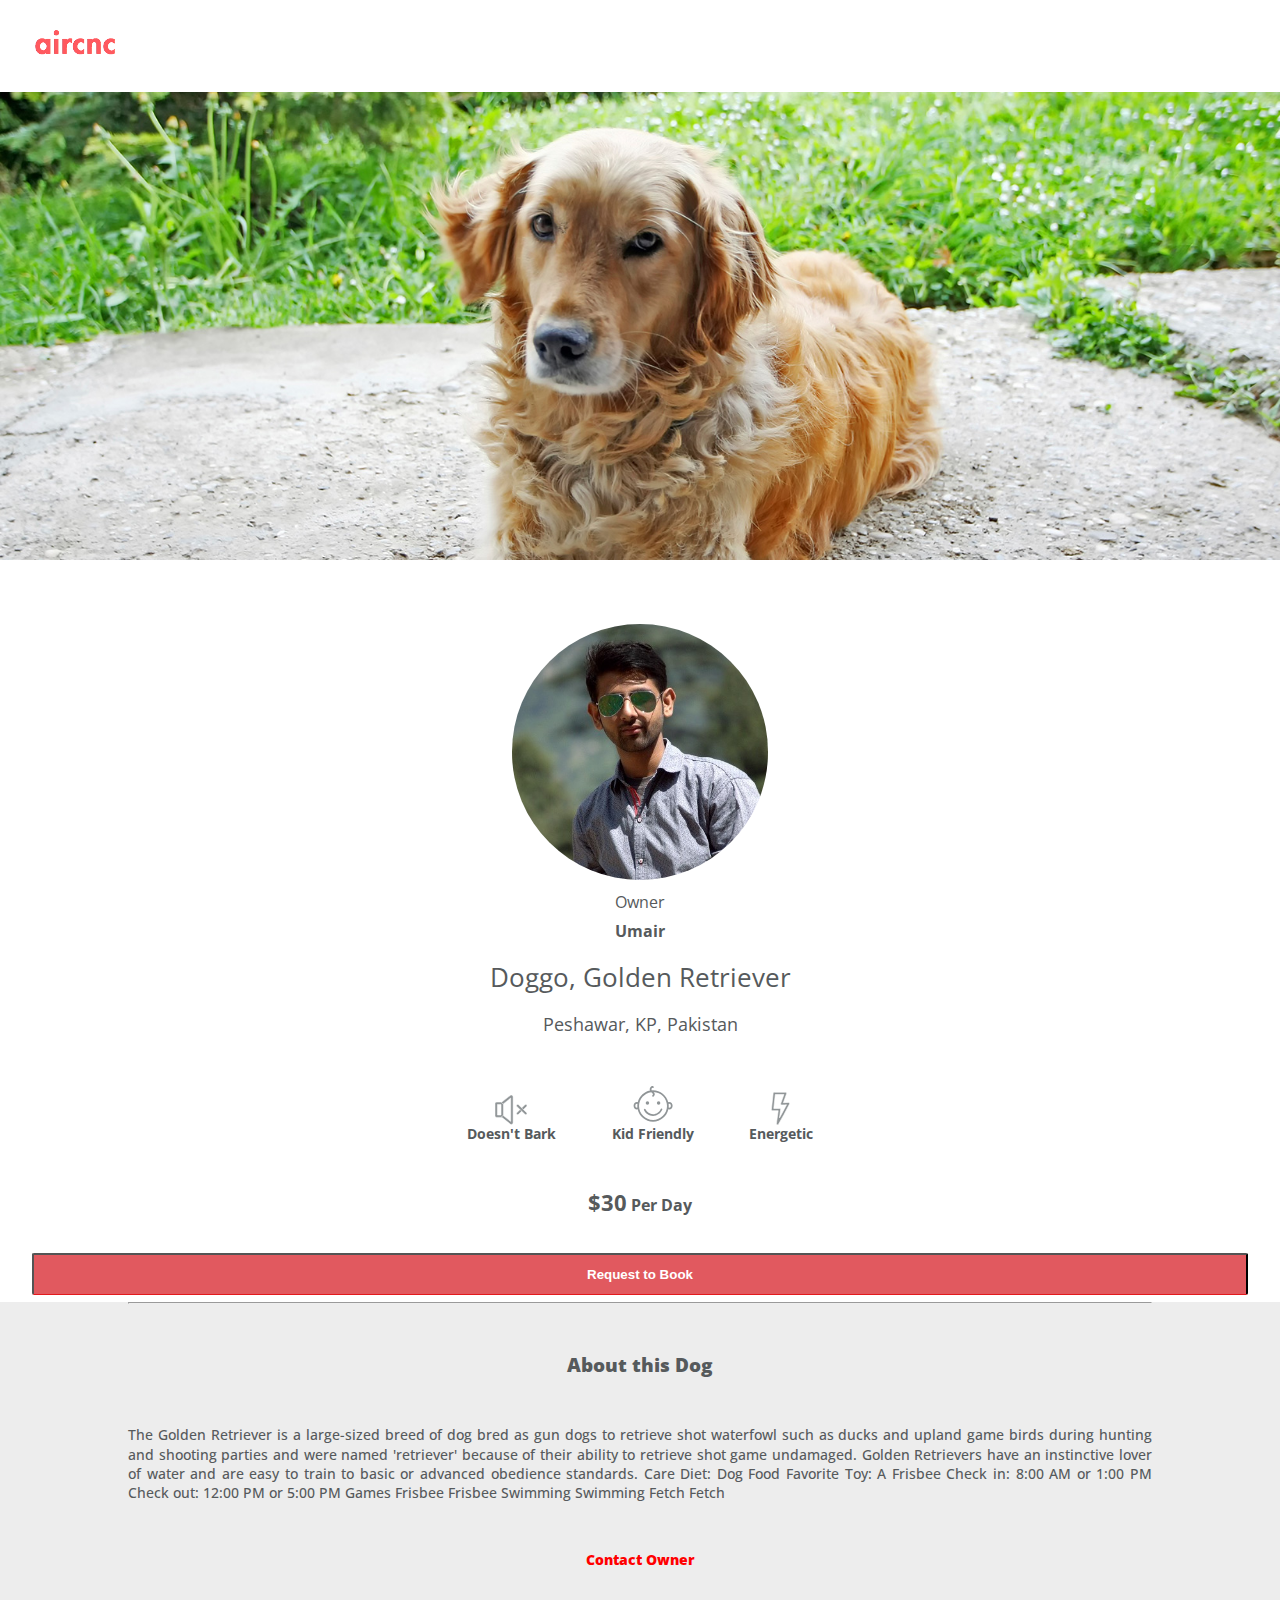
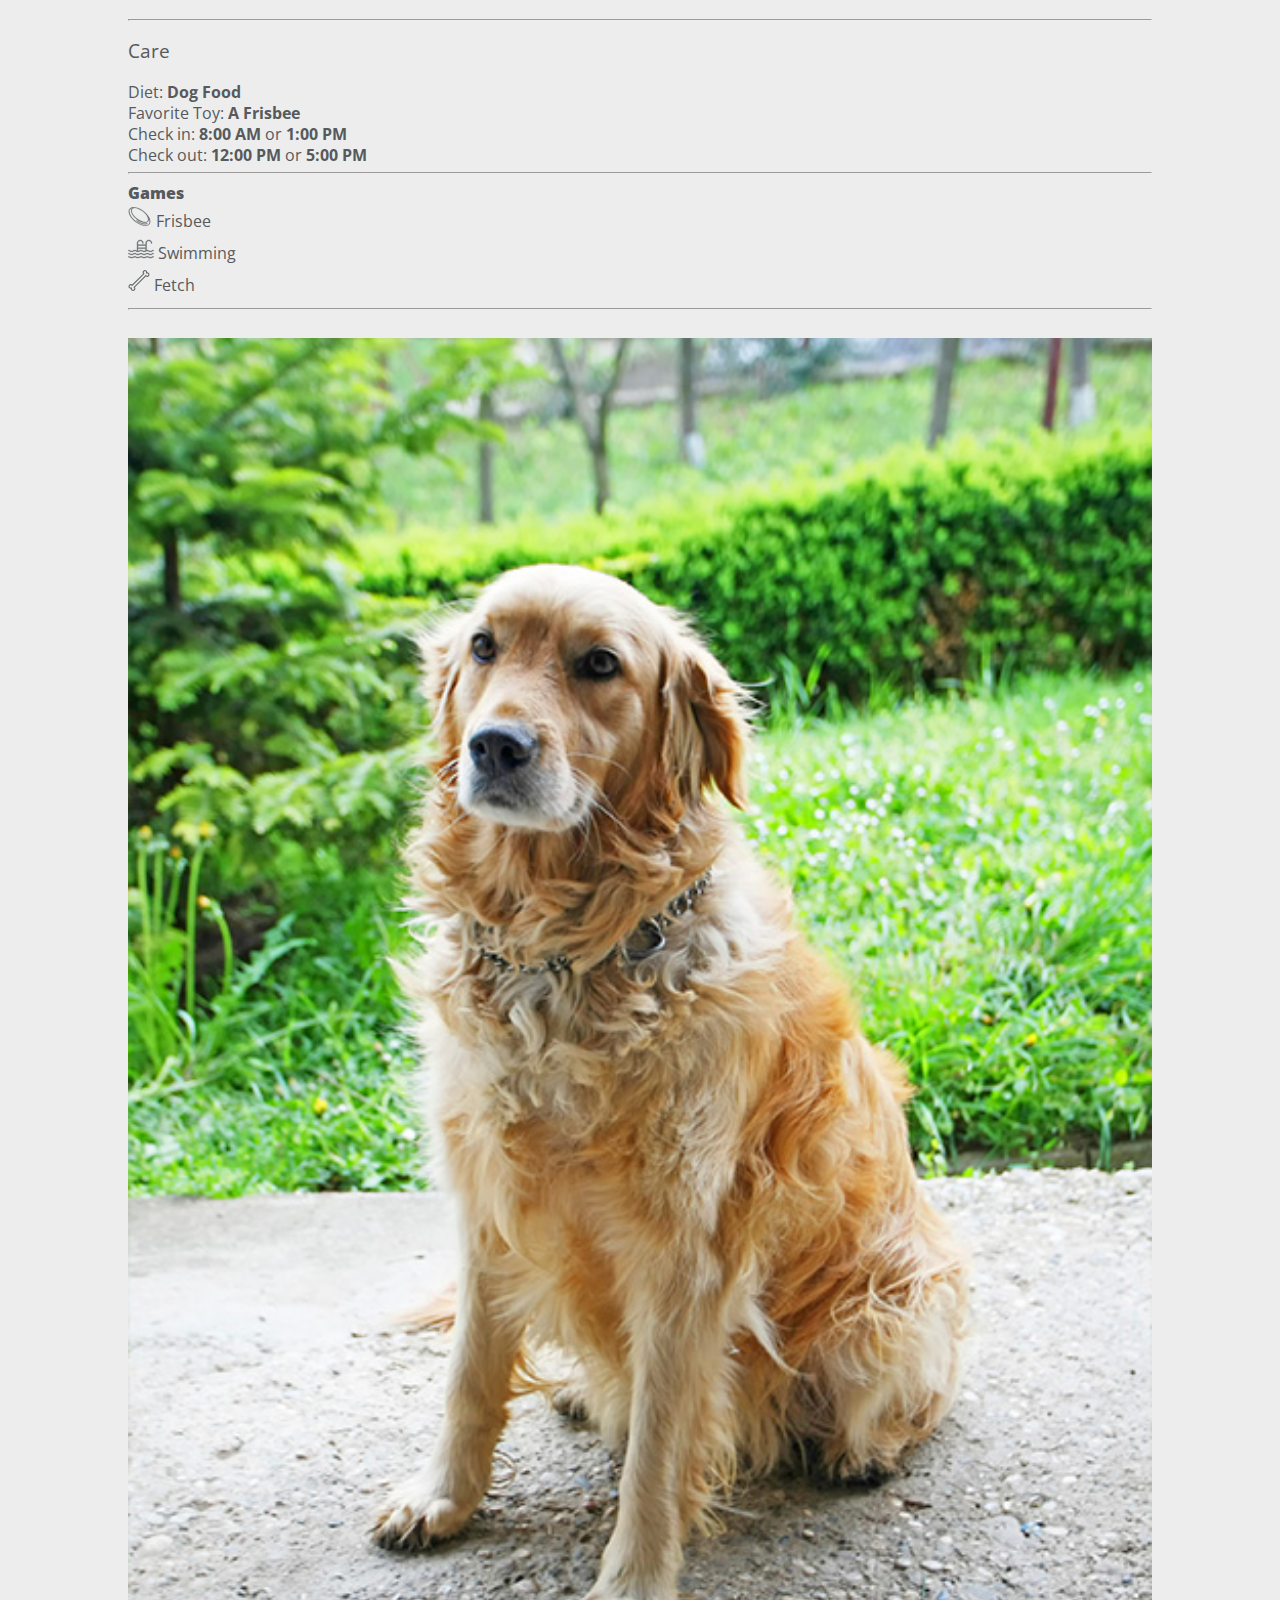
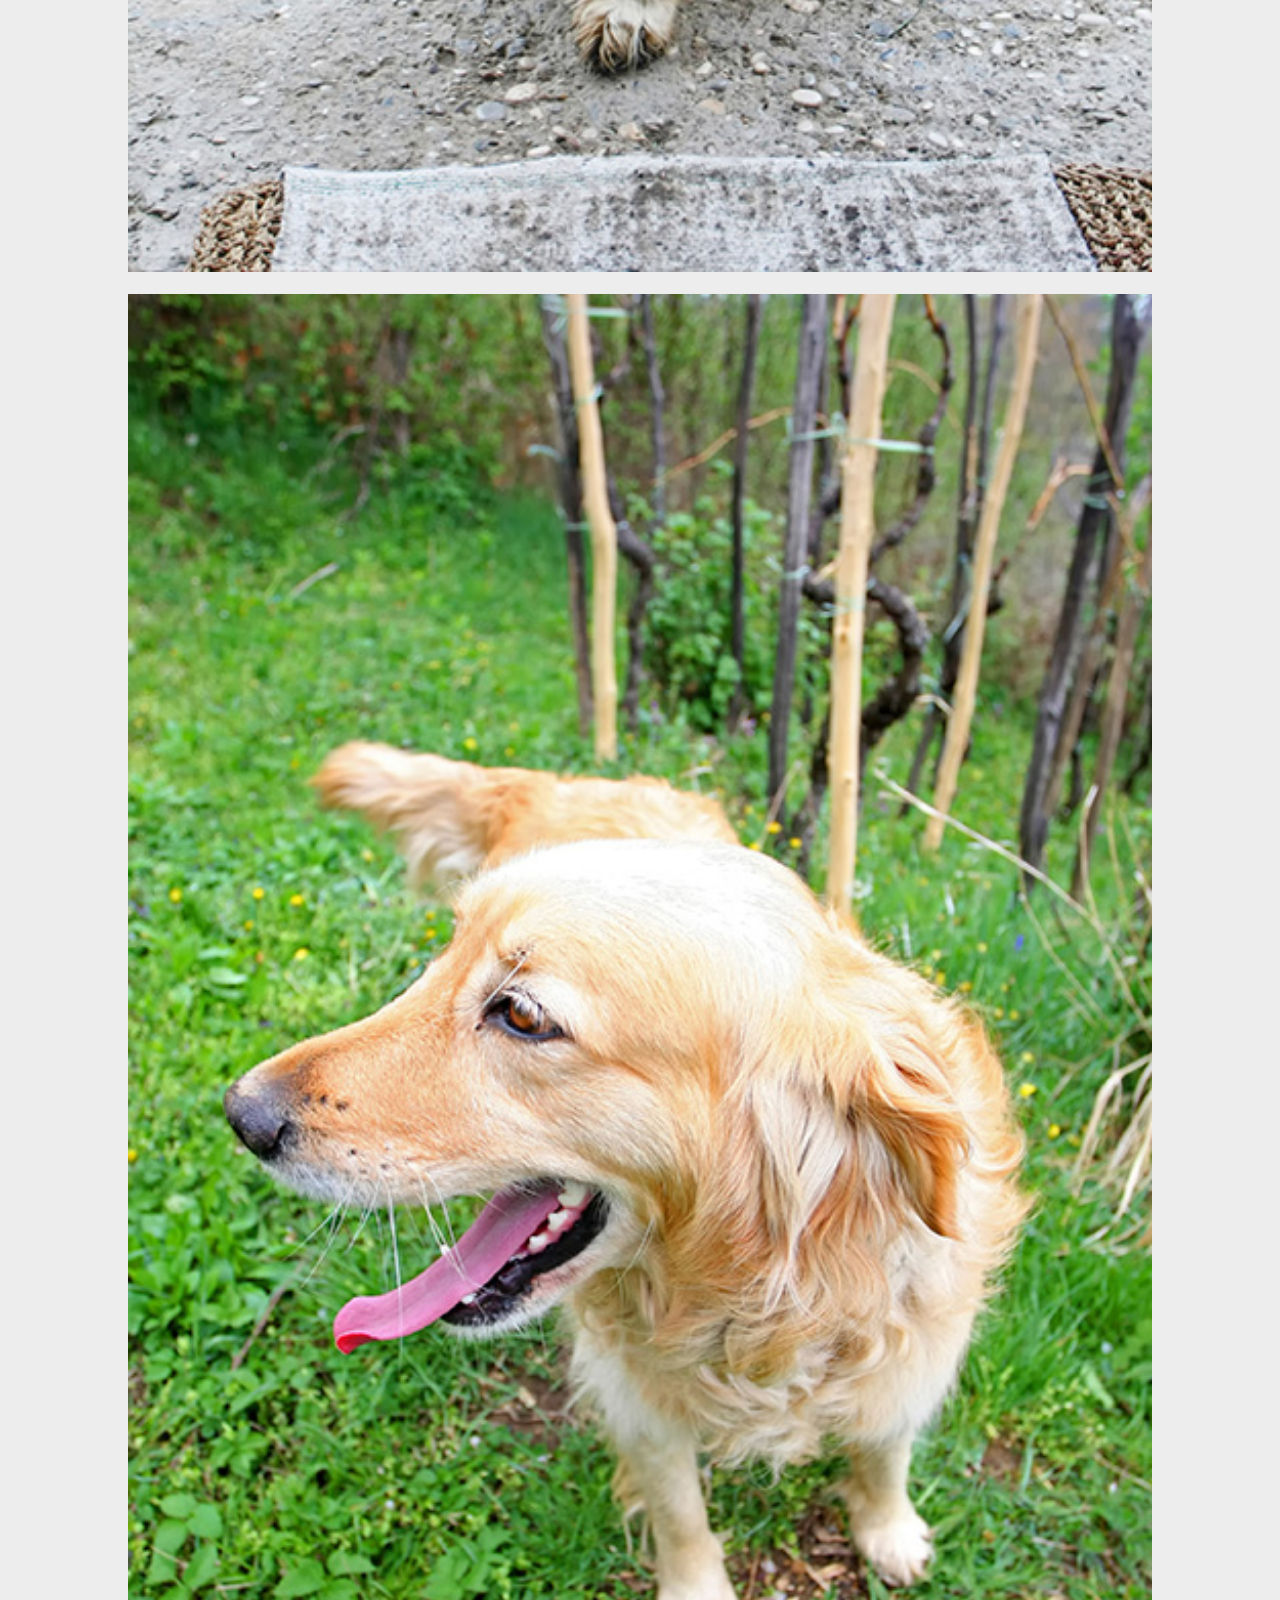
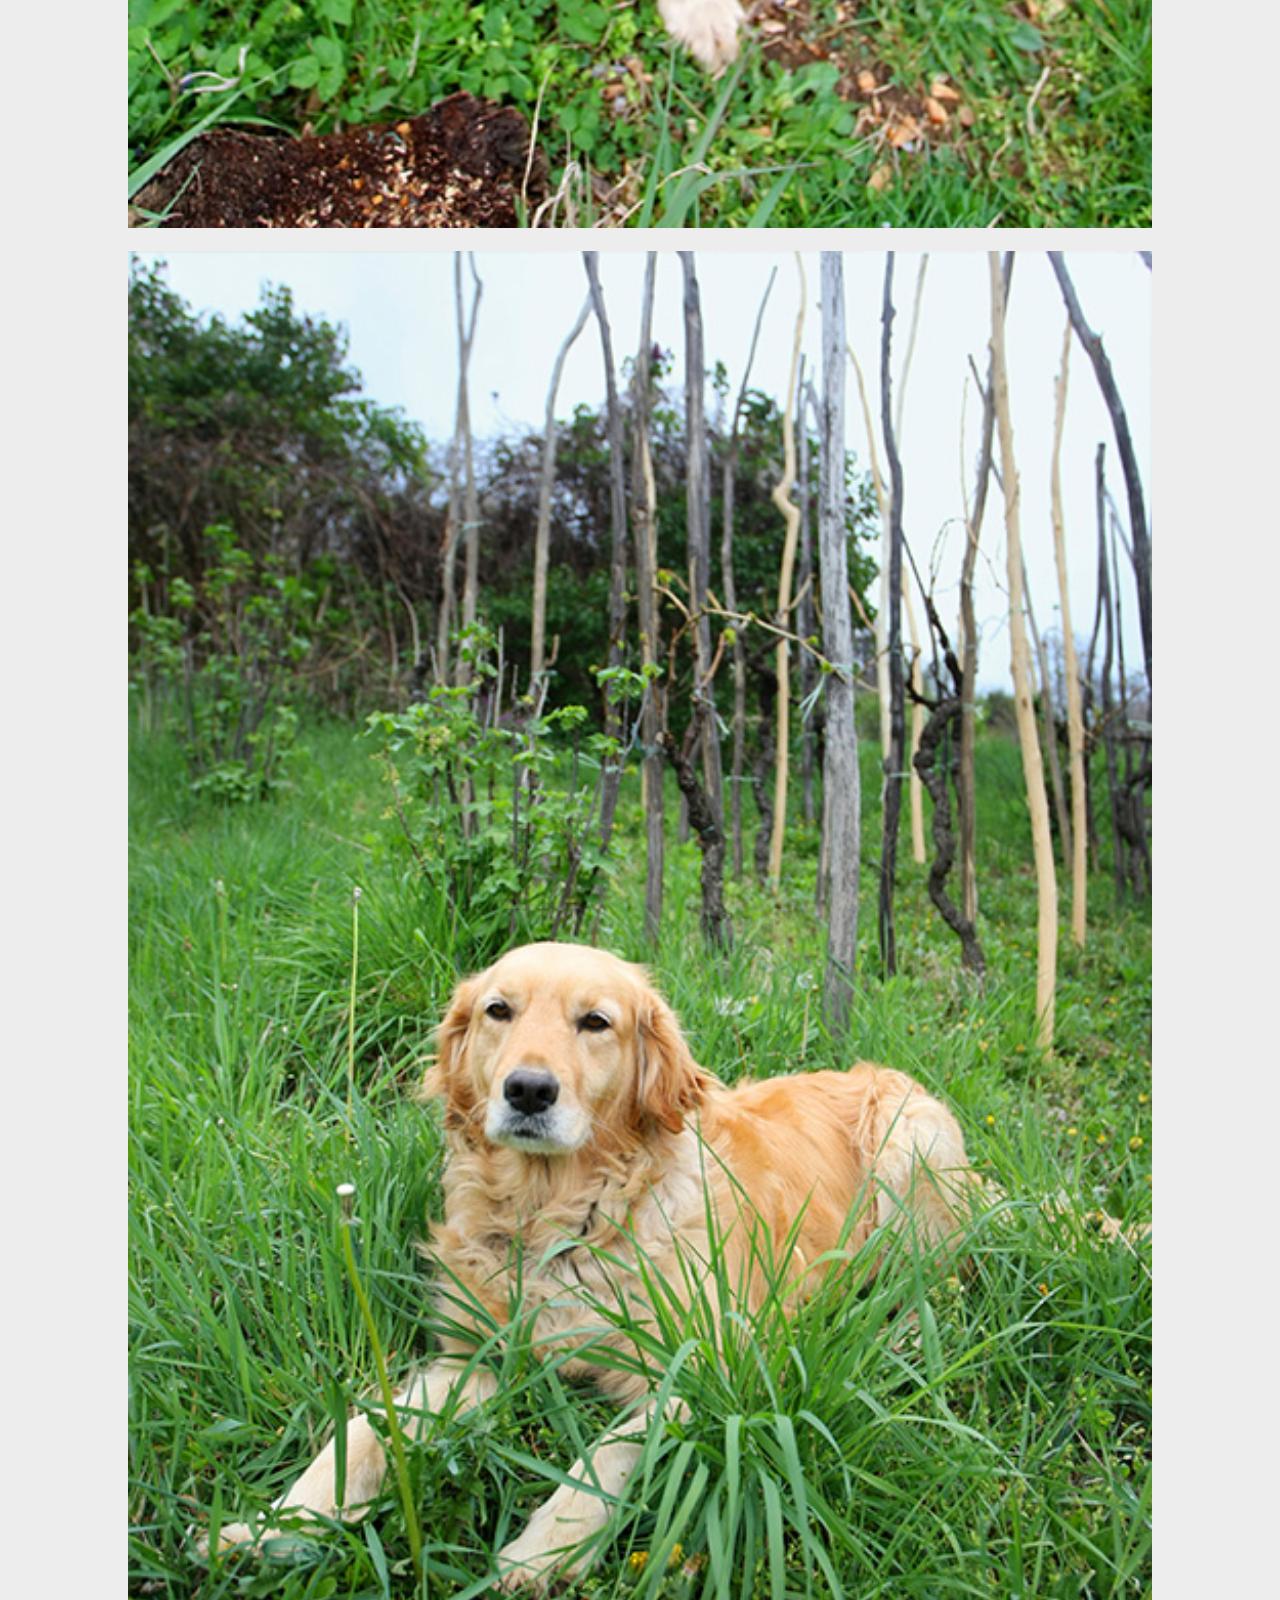
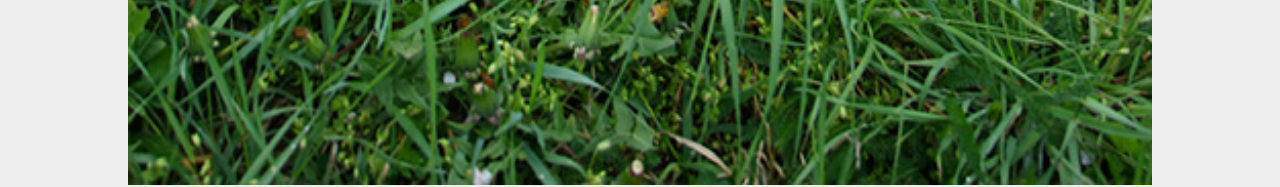
==== OneMonth/Responsiveness/Week 2/index.html @ f7fd9f5c "completed mobile view" ====
<!DOCTYPE html>
<html lang="en">

<head>
    <title>AirCnC</title>
    <meta charset="UTF-8">
    <meta name="viewport" content="width=device-width, initial-scale=1.0">
    <link href='https://fonts.googleapis.com/css?family=Open+Sans:400,700,600' rel='stylesheet' type='text/css'>
    <link rel="stylesheet" href="style/reset.css">
    <link rel="stylesheet" href="style/spaces.css">
    <link rel="stylesheet" href="style/master.css">
</head>

<body>
    <header>
        <img src="assets/images/logo.png" alt="AirCnC Logo" class="logo">
        <img src="assets/images/dog-hero-image.png" alt="Random Dog lol" class="hero-image">
    </header>
    <section class="white">
        <section class="profile mt-5">
            <img src="assets/images/Portrait.jpg" alt="Owner of the Dog" class="owner-image">
            <h6 class="title mt-1 mb-1">Owner</h6>
            <h6 class="owner-name mb-2"><strong>Umair</strong></h6>
            <h2 class="pet-name mb-1">Doggo, Golden Retriever</h2>
            <h3 class="pet-location mt-2">Peshawar, KP, Pakistan</h3>
        </section>
        <section class="qualities mt-4 mb-4">
            <span class="quality ml-2 mr-2">
                <img src="assets/icons/mute.svg" alt="Mute">
                <p><strong>Doesn't Bark</strong></p>
            </span>
            <span class="quality ml-2 mr-2">
                <img src="assets/icons/baby.svg" alt="Baby">
                <p><strong>Kid Friendly</strong></p>
            </span>
            <span class="quality ml-2 mr-2">
                <img src="assets/icons/lightning.svg" alt="Lightning">
                <p><strong>Energetic</strong></p>
            </span>
        </section>
        <section class="booking">
            <div class="price mb-3">
                <p><strong><big>$30</big> Per Day</strong></p>
            </div>
            <button class="button">
                Request to Book
            </button>
        </section>
    </section>
    <section class="gray">
        <hr>
        <div class="mt-5 about-pet">
            <h3 class="mb-5 mt-5">About this Dog</h3>
            <p class="details">The Golden Retriever is a large-sized breed of dog bred as gun dogs to retrieve shot
                waterfowl such as
                ducks and upland game birds during hunting and shooting parties and were named 'retriever' because of
                their ability to retrieve shot game undamaged. Golden Retrievers have an instinctive lover of water and
                are easy to train to basic or advanced obedience standards. Care Diet: Dog Food Favorite Toy: A Frisbee
                Check in: 8:00 AM or 1:00 PM Check out: 12:00 PM or 5:00 PM Games Frisbee Frisbee Swimming Swimming
                Fetch Fetch </p>
            <h4 class="mt-5 mb-5"><a href="#">Contact Owner</a></h4>
        </div>
        <hr>
        <div class="specifications mt-2">
            <h5 class="mb-2">Care</h5>
            <p>Diet: <strong>Dog Food</strong></p>
            <p>Favorite Toy: <strong>A Frisbee</strong></p>
            <p>Check in: <strong>8:00 AM</strong> or <strong>1:00 PM</strong></p>
            <p>Check out: <strong>12:00 PM</strong> or <strong>5:00 PM</strong></p>
        </div>
        <hr>
        <div class="entertainment">
            <h5>Games</h5>
            <span class="game"><img src="assets/icons/frisbee.svg" alt="A Frisbee">
                <p>Frisbee</p>
            </span>
            <span class="game"><img src="assets/icons/pool.svg" alt="A Pool">
                <p>Swimming</p>
            </span>
            <span class="game"><img src="assets/icons/bone.svg" alt="A Bone">
                <p>Fetch</p>
            </span>
        </div>
        <hr>
        <img src="assets/images/dog-1.jpg" alt="More Images" class="more-images mt-2">
        <img src="assets/images/dog-2.jpg" alt="More Images" class="more-images mt-2">
        <img src="assets/images/dog-3.jpg" alt="More Images" class="more-images mt-2">
    </section>
</body>

</html>
---- OneMonth/Responsiveness/Week 2/style/spaces.css ----
/*
    *Margins
*/

/* top */

.mt-1 {
    margin-top: 1%;
}

.mt-2 {
    margin-top: 2%;
}

.mt-3 {
    margin-top: 3%;
}

.mt-4 {
    margin-top: 4%;
}

.mt-5 {
    margin-top: 5%;
}

/* left */

.ml-1 {
    margin-left: 1%;
}

.ml-2 {
    margin-left: 2%;
}

.ml-3 {
    margin-left: 3%;
}

.ml-4 {
    margin-left: 4%;
}

.ml-5 {
    margin-left: 5%;
}

/* bottom */

.mb-1 {
    margin-bottom: 1%;
}

.mb-2 {
    margin-bottom: 2%;
}

.mb-3 {
    margin-bottom: 3%;
}

.mb-4 {
    margin-bottom: 4%;
}

.mb-5 {
    margin-bottom: 5%;
}

/* right */

.mr-1 {
    margin-right: 1%;
}

.mr-2 {
    margin-right: 2%;
}

.mr-3 {
    margin-right: 3%;
}

.mr-4 {
    margin-right: 4%;
}

.mr-5 {
    margin-right: 5%;
}


/*
    *Paddings
*/

/* top */

.pt-1 {
    padding-top: 1%;
}

.pt-2 {
    padding-top: 2%;
}

.pt-3 {
    padding-top: 3%;
}

.pt-4 {
    padding-top: 4%;
}

.pt-5 {
    padding-top: 5%;
}

/* left */

.pl-1 {
    padding-left: 1%;
}

.pl-2 {
    padding-left: 2%;
}

.pl-3 {
    padding-left: 3%;
}

.pl-4 {
    padding-left: 4%;
}

.pl-5 {
    padding-left: 5%;
}

/* bottom */

.pb-1 {
    padding-bottom: 1%;
}

.pb-2 {
    padding-bottom: 2%;
}

.pb-3 {
    padding-bottom: 3%;
}

.pb-4 {
    padding-bottom: 4%;
}

.pb-5 {
    padding-bottom: 5%;
}

/* right */

.pr-1 {
    padding-right: 1%;
}

.pr-2 {
    padding-right: 2%;
}

.pr-3 {
    padding-right: 3%;
}

.pr-4 {
    padding-right: 4%;
}

.pr-5 {
    padding-right: 5%;
}
---- OneMonth/Responsiveness/Week 2/style/master.css ----
/*
    *General Style
*/

* {
    -moz-box-sizing: border-box;
    -webkit-box-sizing: border-box;
    box-sizing: border-box;
}

body {
    margin: 0;
    background-color: white;
    font-family: 'Open Sans', Arial, Helvetica, sans-serif;
    font-size: 0.875rem;
    color: rgb(86, 90, 92);
    width: 100%;
}

a {
    text-decoration: none;
    color: inherit;
}

strong {
    font-weight: 700;
}

/*
    *Header Style
*/

header .logo {
    display: block;
    margin: 1rem 0 1rem 1rem;
}

header .hero-image {
    width: 100%;
    display: block;
}

/*
    * Don't know about this one
*/

.clearfix:after {
    content: "";
    display: table;
    text-decoration: none;
}

/*
    *Section Styles
*/
.white {
    background-color: white;
}

.gray {
    background-color: #7772;
    /* width: 80%; */
    padding: 0 10% 0 10%;
}

/*
    *Owner Profile Styles
*/

.profile {
    text-align: center;
}

.profile .owner-image {
    width: 20%;
    border-radius: 100%;
}

.profile .title,
.profile .owner-name {
    font-size: 1rem;
}

/*
    *Pet Styles
*/

.profile .pet-name {
    font-size: 1.6rem;
}

.profile .pet-location {
    font-size: 1.1rem;
}

.qualities {
    text-align: center;
    display: block;
}

.qualities .quality {
    display: inline-block;
}

.booking {
    text-align: center;
}

.booking .price {
    font-size: 1rem;
    font-weight: bold;
}

.booking .price big {
    font-size: 1.4rem;
}

.button {
    background-color: rgb(225, 89, 95);
    color: white;
    text-decoration: none;
    font-weight: 800;
    display: block;
    padding: 0.75rem 5rem;
    border-bottom: 1px solid rgb(227, 25, 29);
    border-radius: 2px;
    width: 95%;
    margin: 0 auto;
}

/*
    *Details
*/

.about-pet {
    text-align: center;
}

.about-pet h3 {
    font-weight: 900;
    font-size: 1.2rem;
}

.about-pet .details {
    text-align: justify;
    line-height: 1.2rem;
    font-weight: 500;
}

.about-pet h4 {
    color: red;
    font-weight: 800;
}

.gray .specifications {
    line-height: 1.3rem;
}

.gray .specifications h5 {
    font-size: 1.2rem;
}

.gray .specifications p {
    font-size: 1rem;
}

.gray .entertainment {
    line-height: 1.5rem;
    font-size: 1rem;
}

.gray .entertainment h5 {
    font-weight: 800;
}

.gray .entertainment .game {
    display: block;
}

.gray .entertainment .game p {
    display: inline;
    line-height: 2rem;
}

.gray .more-images {
    width: 100%;
}
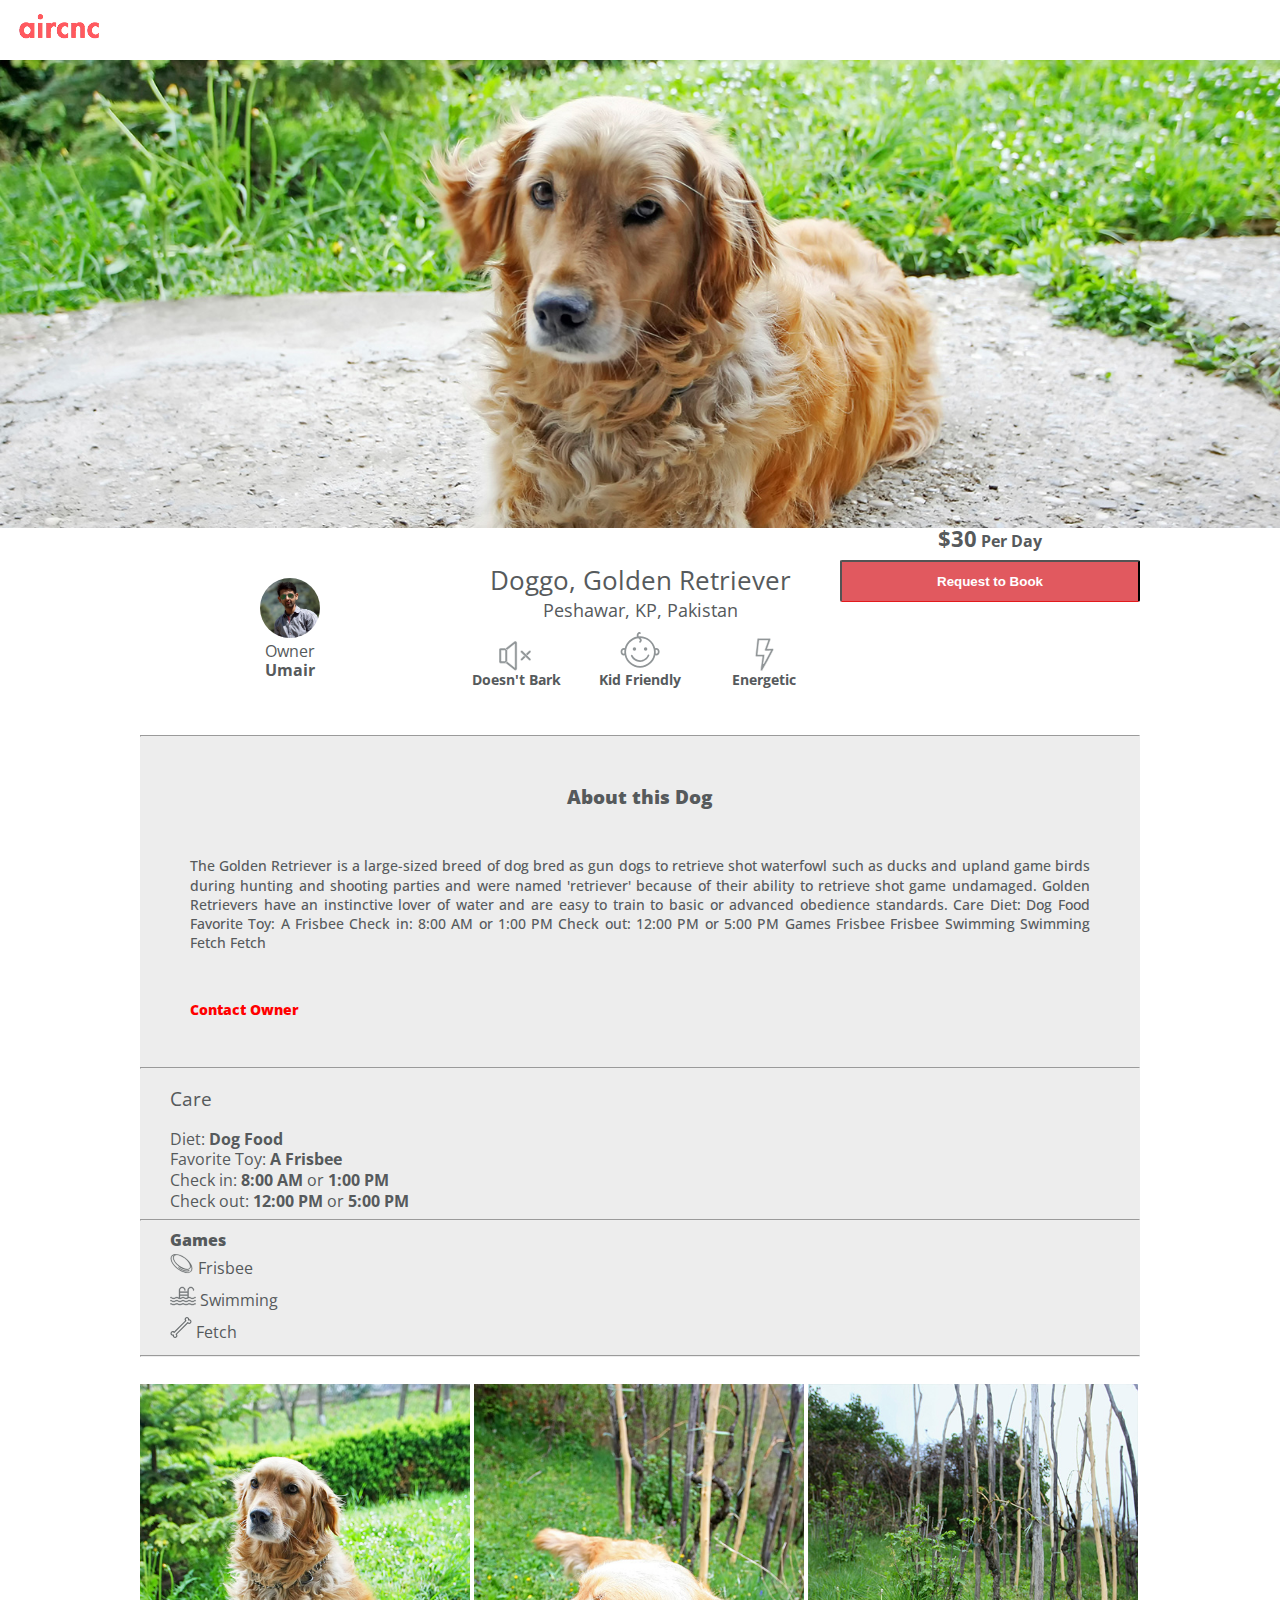
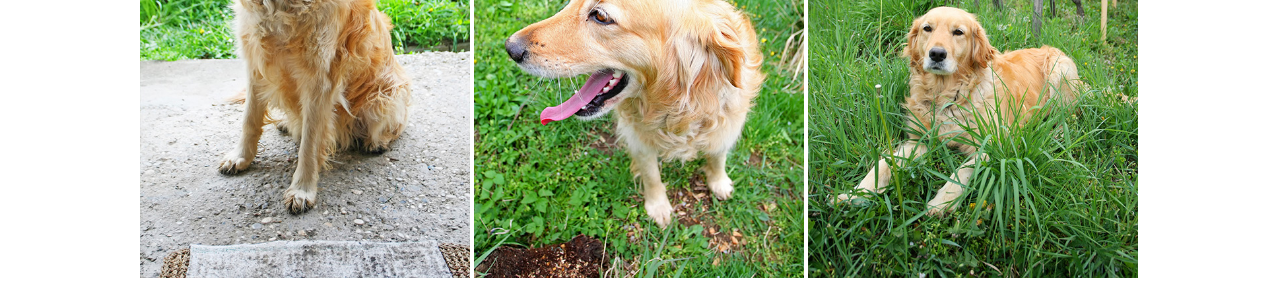
==== commit 47f47989: "developed desktop view" ====
--- a/OneMonth/Responsiveness/Week 2/index.html
+++ b/OneMonth/Responsiveness/Week 2/index.html
@@ -9,6 +9,7 @@
     <link rel="stylesheet" href="style/reset.css">
     <link rel="stylesheet" href="style/spaces.css">
     <link rel="stylesheet" href="style/master.css">
+    <link rel="stylesheet" media="(min-width: 1060px)" href="style/large-master.css">
 </head>
 
 <body>
@@ -16,76 +17,84 @@
         <img src="assets/images/logo.png" alt="AirCnC Logo" class="logo">
         <img src="assets/images/dog-hero-image.png" alt="Random Dog lol" class="hero-image">
     </header>
-    <section class="white">
-        <section class="profile mt-5">
-            <img src="assets/images/Portrait.jpg" alt="Owner of the Dog" class="owner-image">
-            <h6 class="title mt-1 mb-1">Owner</h6>
-            <h6 class="owner-name mb-2"><strong>Umair</strong></h6>
-            <h2 class="pet-name mb-1">Doggo, Golden Retriever</h2>
-            <h3 class="pet-location mt-2">Peshawar, KP, Pakistan</h3>
+    <div class="container">
+        <section class="white clearfix">
+            <section class="profile mt-5 float-left">
+                <img src="assets/images/Portrait.jpg" alt="Owner of the Dog" class="owner-image">
+                <h6 class="title mt-1 mb-1">Owner</h6>
+                <h6 class="owner-name mb-2"><strong>Umair</strong></h6>
+            </section>
+            <section class="pet-details float-left mt-4 mb-4">
+                <h2 class="pet-name mb-1">Doggo, Golden Retriever</h2>
+                <h3 class="pet-location mt-2">Peshawar, KP, Pakistan</h3>
+                <span class="quality mt-3">
+                    <img src="assets/icons/mute.svg" alt="Mute">
+                    <p><strong>Doesn't Bark</strong></p>
+                </span>
+                <span class="quality mt-3">
+                    <img src="assets/icons/baby.svg" alt="Baby">
+                    <p><strong>Kid Friendly</strong></p>
+                </span>
+                <span class="quality mt-3">
+                    <img src="assets/icons/lightning.svg" alt="Lightning">
+                    <p><strong>Energetic</strong></p>
+                </span>
+            </section>
+            <section class="booking float-left">
+                <div class="price mb-3">
+                    <p><strong><big>$30</big> Per Day</strong></p>
+                </div>
+                <button class="button">
+                    Request to Book
+                </button>
+            </section>
         </section>
-        <section class="qualities mt-4 mb-4">
-            <span class="quality ml-2 mr-2">
-                <img src="assets/icons/mute.svg" alt="Mute">
-                <p><strong>Doesn't Bark</strong></p>
-            </span>
-            <span class="quality ml-2 mr-2">
-                <img src="assets/icons/baby.svg" alt="Baby">
-                <p><strong>Kid Friendly</strong></p>
-            </span>
-            <span class="quality ml-2 mr-2">
-                <img src="assets/icons/lightning.svg" alt="Lightning">
-                <p><strong>Energetic</strong></p>
-            </span>
+        <section class="gray">
+            <hr>
+            <div class="mt-5 about-pet">
+                <h3 class="mb-5 mt-5">About this Dog</h3>
+                <p class="details pl-5 pr-5">The Golden Retriever is a large-sized breed of dog bred as gun dogs to
+                    retrieve shot
+                    waterfowl such as
+                    ducks and upland game birds during hunting and shooting parties and were named 'retriever' because
+                    of
+                    their ability to retrieve shot game undamaged. Golden Retrievers have an instinctive lover of water
+                    and
+                    are easy to train to basic or advanced obedience standards. Care Diet: Dog Food Favorite Toy: A
+                    Frisbee
+                    Check in: 8:00 AM or 1:00 PM Check out: 12:00 PM or 5:00 PM Games Frisbee Frisbee Swimming Swimming
+                    Fetch Fetch </p>
+                <h4 class="mt-5 mb-5 pl-5 contact"><a href="#">Contact Owner</a></h4>
+            </div>
+            <hr>
+            <div class="specifications mt-2 pl-3">
+                <h5 class="mb-2">Care</h5>
+                <p>Diet: <strong>Dog Food</strong></p>
+                <p>Favorite Toy: <strong>A Frisbee</strong></p>
+                <p>Check in: <strong>8:00 AM</strong> or <strong>1:00 PM</strong></p>
+                <p>Check out: <strong>12:00 PM</strong> or <strong>5:00 PM</strong></p>
+            </div>
+            <hr>
+            <div class="entertainment pl-3">
+                <h5>Games</h5>
+                <span class="game"><img src="assets/icons/frisbee.svg" alt="A Frisbee">
+                    <p>Frisbee</p>
+                </span>
+                <span class="game"><img src="assets/icons/pool.svg" alt="A Pool">
+                    <p>Swimming</p>
+                </span>
+                <span class="game"><img src="assets/icons/bone.svg" alt="A Bone">
+                    <p>Fetch</p>
+                </span>
+            </div>
+            <hr>
+            <div class="gallery float-left">
+                <img src="assets/images/dog-1.jpg" alt="More Images" class="more-images mt-2">
+                <img src="assets/images/dog-2.jpg" alt="More Images" class="more-images mt-2">
+                <img src="assets/images/dog-3.jpg" alt="More Images" class="more-images mt-2">
+            </div>
         </section>
-        <section class="booking">
-            <div class="price mb-3">
-                <p><strong><big>$30</big> Per Day</strong></p>
-            </div>
-            <button class="button">
-                Request to Book
-            </button>
-        </section>
-    </section>
-    <section class="gray">
-        <hr>
-        <div class="mt-5 about-pet">
-            <h3 class="mb-5 mt-5">About this Dog</h3>
-            <p class="details">The Golden Retriever is a large-sized breed of dog bred as gun dogs to retrieve shot
-                waterfowl such as
-                ducks and upland game birds during hunting and shooting parties and were named 'retriever' because of
-                their ability to retrieve shot game undamaged. Golden Retrievers have an instinctive lover of water and
-                are easy to train to basic or advanced obedience standards. Care Diet: Dog Food Favorite Toy: A Frisbee
-                Check in: 8:00 AM or 1:00 PM Check out: 12:00 PM or 5:00 PM Games Frisbee Frisbee Swimming Swimming
-                Fetch Fetch </p>
-            <h4 class="mt-5 mb-5"><a href="#">Contact Owner</a></h4>
-        </div>
-        <hr>
-        <div class="specifications mt-2">
-            <h5 class="mb-2">Care</h5>
-            <p>Diet: <strong>Dog Food</strong></p>
-            <p>Favorite Toy: <strong>A Frisbee</strong></p>
-            <p>Check in: <strong>8:00 AM</strong> or <strong>1:00 PM</strong></p>
-            <p>Check out: <strong>12:00 PM</strong> or <strong>5:00 PM</strong></p>
-        </div>
-        <hr>
-        <div class="entertainment">
-            <h5>Games</h5>
-            <span class="game"><img src="assets/icons/frisbee.svg" alt="A Frisbee">
-                <p>Frisbee</p>
-            </span>
-            <span class="game"><img src="assets/icons/pool.svg" alt="A Pool">
-                <p>Swimming</p>
-            </span>
-            <span class="game"><img src="assets/icons/bone.svg" alt="A Bone">
-                <p>Fetch</p>
-            </span>
-        </div>
-        <hr>
-        <img src="assets/images/dog-1.jpg" alt="More Images" class="more-images mt-2">
-        <img src="assets/images/dog-2.jpg" alt="More Images" class="more-images mt-2">
-        <img src="assets/images/dog-3.jpg" alt="More Images" class="more-images mt-2">
-    </section>
+    </div>
 </body>
 
 </html>--- a/OneMonth/Responsiveness/Week 2/style/master.css
+++ b/OneMonth/Responsiveness/Week 2/style/master.css
@@ -32,7 +32,6 @@
 
 header .logo {
     display: block;
-    margin: 1rem 0 1rem 1rem;
 }
 
 header .hero-image {
@@ -50,6 +49,11 @@
     text-decoration: none;
 }
 
+.container {
+    width: 80%;
+    margin: 0 auto;
+}
+
 /*
     *Section Styles
 */
@@ -59,8 +63,6 @@
 
 .gray {
     background-color: #7772;
-    /* width: 80%; */
-    padding: 0 10% 0 10%;
 }
 
 /*
@@ -85,21 +87,22 @@
     *Pet Styles
 */
 
-.profile .pet-name {
+.pet-details .pet-name {
     font-size: 1.6rem;
 }
 
-.profile .pet-location {
+.pet-details .pet-location {
     font-size: 1.1rem;
 }
 
-.qualities {
+.pet-details {
     text-align: center;
     display: block;
 }
 
-.qualities .quality {
+.pet-details .quality {
     display: inline-block;
+    width: 30%;
 }
 
 .booking {
@@ -124,7 +127,7 @@
     padding: 0.75rem 5rem;
     border-bottom: 1px solid rgb(227, 25, 29);
     border-radius: 2px;
-    width: 95%;
+    width: 100%;
     margin: 0 auto;
 }
 
--- a/OneMonth/Responsiveness/Week 2/style/large-master.css
+++ b/OneMonth/Responsiveness/Week 2/style/large-master.css
@@ -0,0 +1,38 @@
+.container {
+    width: 1000px;
+}
+
+.float-left {
+    float: left;
+}
+
+.white {
+    height: 200px;
+}
+
+.profile {
+    width: 30%;
+}
+
+.pet-details {
+    width: 40%;
+}
+
+.booking {
+    width: 30%;
+    margin: 0 auto;
+}
+
+.contact {
+    text-align: left;
+}
+
+.gallery {
+    display: block;
+    width: 100%;
+}
+
+.gallery .more-images {
+    display: inline-block;
+    width: 33%;
+}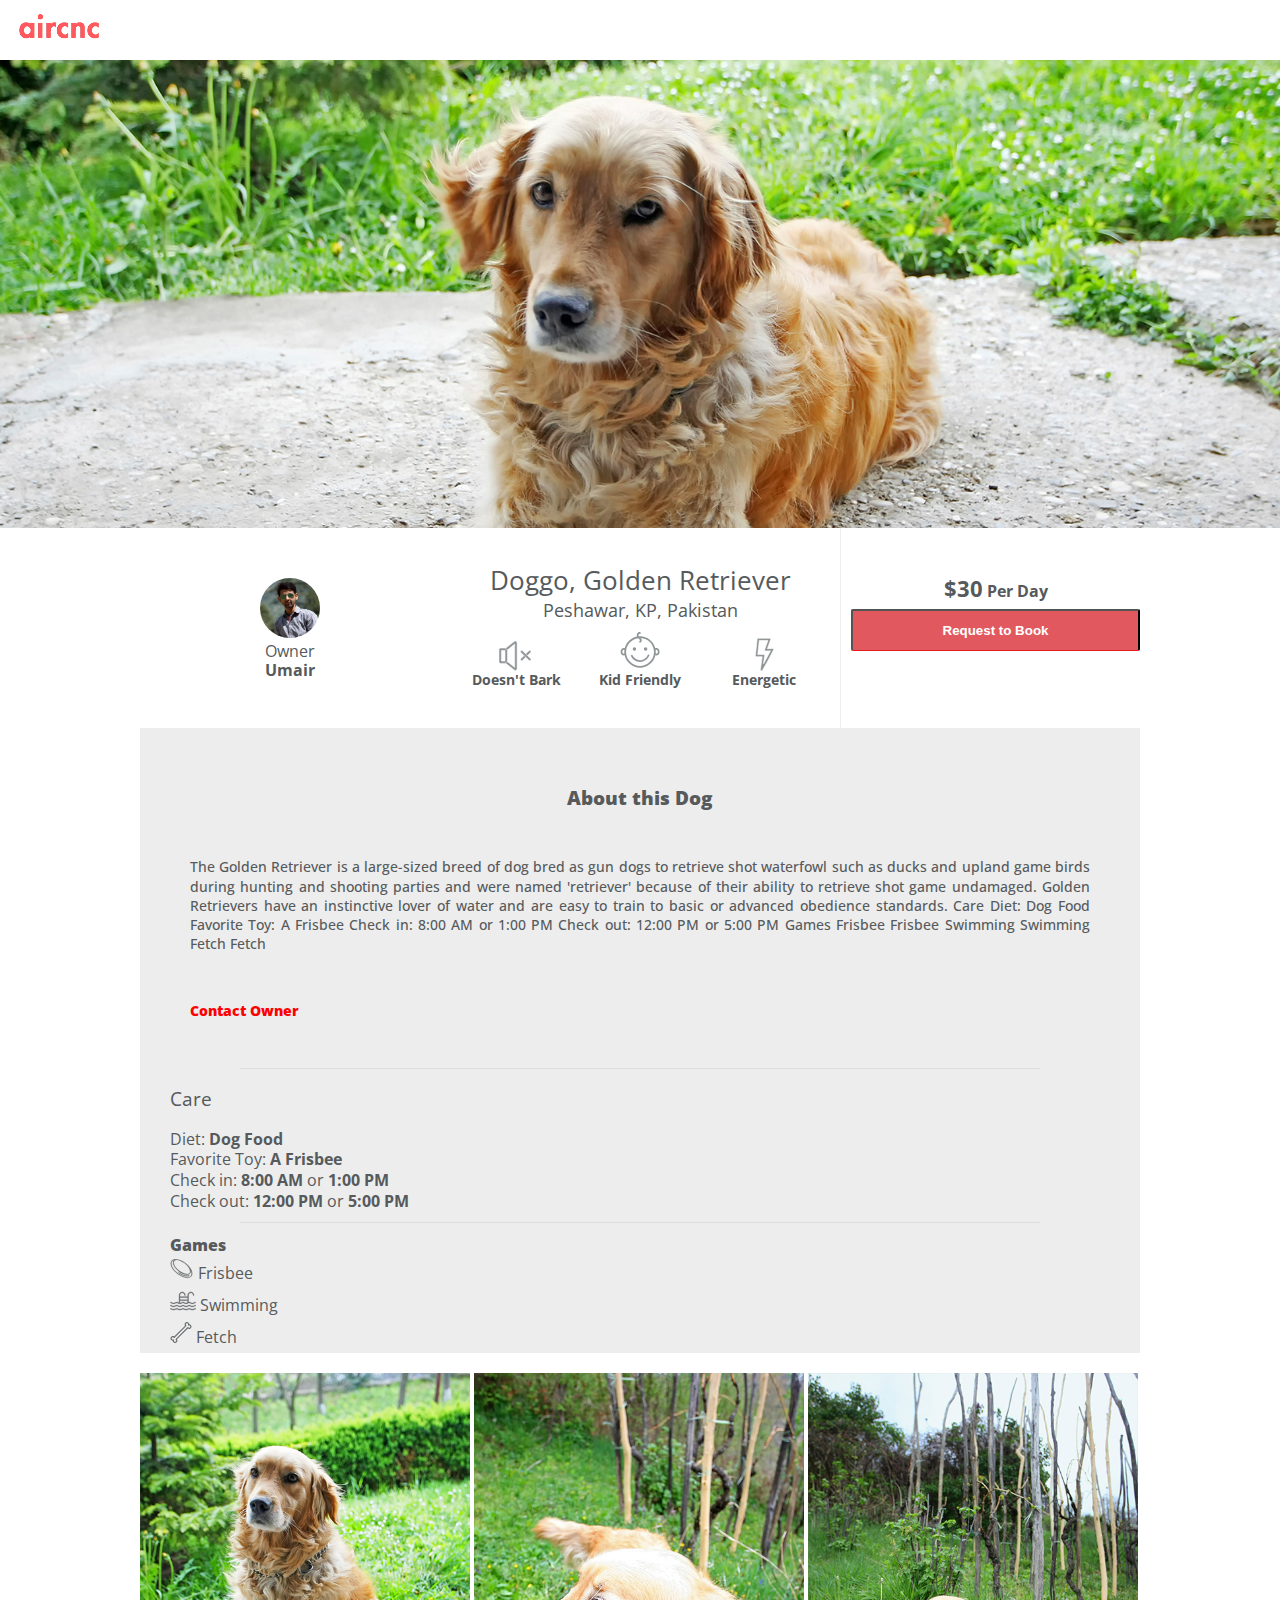
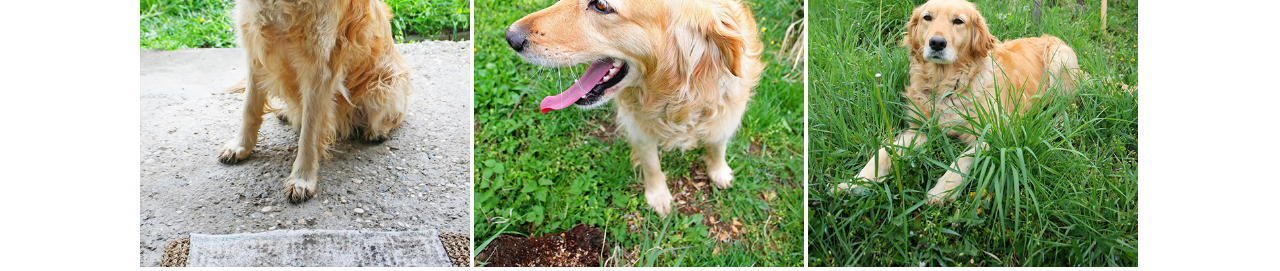
==== commit a1beb65e: "completed the desktop view with light-box" ====
--- a/OneMonth/Responsiveness/Week 2/index.html
+++ b/OneMonth/Responsiveness/Week 2/index.html
@@ -6,10 +6,11 @@
     <meta charset="UTF-8">
     <meta name="viewport" content="width=device-width, initial-scale=1.0">
     <link href='https://fonts.googleapis.com/css?family=Open+Sans:400,700,600' rel='stylesheet' type='text/css'>
+    <link rel="stylesheet" href="style/lightbox.css">
     <link rel="stylesheet" href="style/reset.css">
     <link rel="stylesheet" href="style/spaces.css">
     <link rel="stylesheet" href="style/master.css">
-    <link rel="stylesheet" media="(min-width: 1060px)" href="style/large-master.css">
+    <link rel="stylesheet" media="(min-width: 1000px)" href="style/large-master.css">
 </head>
 
 <body>
@@ -50,8 +51,7 @@
             </section>
         </section>
         <section class="gray">
-            <hr>
-            <div class="mt-5 about-pet">
+            <div class="pt-1 about-pet">
                 <h3 class="mb-5 mt-5">About this Dog</h3>
                 <p class="details pl-5 pr-5">The Golden Retriever is a large-sized breed of dog bred as gun dogs to
                     retrieve shot
@@ -66,7 +66,7 @@
                     Fetch Fetch </p>
                 <h4 class="mt-5 mb-5 pl-5 contact"><a href="#">Contact Owner</a></h4>
             </div>
-            <hr>
+            <div class="division"></div>
             <div class="specifications mt-2 pl-3">
                 <h5 class="mb-2">Care</h5>
                 <p>Diet: <strong>Dog Food</strong></p>
@@ -74,7 +74,7 @@
                 <p>Check in: <strong>8:00 AM</strong> or <strong>1:00 PM</strong></p>
                 <p>Check out: <strong>12:00 PM</strong> or <strong>5:00 PM</strong></p>
             </div>
-            <hr>
+            <div class="division"></div>
             <div class="entertainment pl-3">
                 <h5>Games</h5>
                 <span class="game"><img src="assets/icons/frisbee.svg" alt="A Frisbee">
@@ -87,14 +87,17 @@
                     <p>Fetch</p>
                 </span>
             </div>
-            <hr>
             <div class="gallery float-left">
-                <img src="assets/images/dog-1.jpg" alt="More Images" class="more-images mt-2">
-                <img src="assets/images/dog-2.jpg" alt="More Images" class="more-images mt-2">
-                <img src="assets/images/dog-3.jpg" alt="More Images" class="more-images mt-2">
+                <a href="assets/images/dog-1.jpg" data-lightbox="roadtrip"><img src="assets/images/dog-1.jpg"
+                        alt="More Images" class="more-images mt-2"></a>
+                <a href="assets/images/dog-2.jpg" data-lightbox="roadtrip">
+                    <img src="assets/images/dog-2.jpg" alt="More Images" class="more-images mt-2"></a>
+                <a href="assets/images/dog-3.jpg" data-lightbox="roadtrip">
+                    <img src="assets/images/dog-3.jpg" alt="More Images" class="more-images mt-2"></a>
             </div>
         </section>
     </div>
+    <script src="js/lightbox-plus-jquery.js"></script>
 </body>
 
 </html>--- a/OneMonth/Responsiveness/Week 2/style/master.css
+++ b/OneMonth/Responsiveness/Week 2/style/master.css
@@ -24,6 +24,15 @@
 
 strong {
     font-weight: 700;
+}
+
+.division {
+    height: 1px;
+    width: 80%;
+    background-color: #0001;
+    margin: 0 auto;
+    margin-top: 10px;
+    margin-bottom: 10px;
 }
 
 /*
--- a/OneMonth/Responsiveness/Week 2/style/large-master.css
+++ b/OneMonth/Responsiveness/Week 2/style/large-master.css
@@ -20,7 +20,11 @@
 
 .booking {
     width: 30%;
+    height: 100%;
     margin: 0 auto;
+    padding-top: 5%;
+    border-left: 1px solid #0001;
+    padding-left: 10px;
 }
 
 .contact {
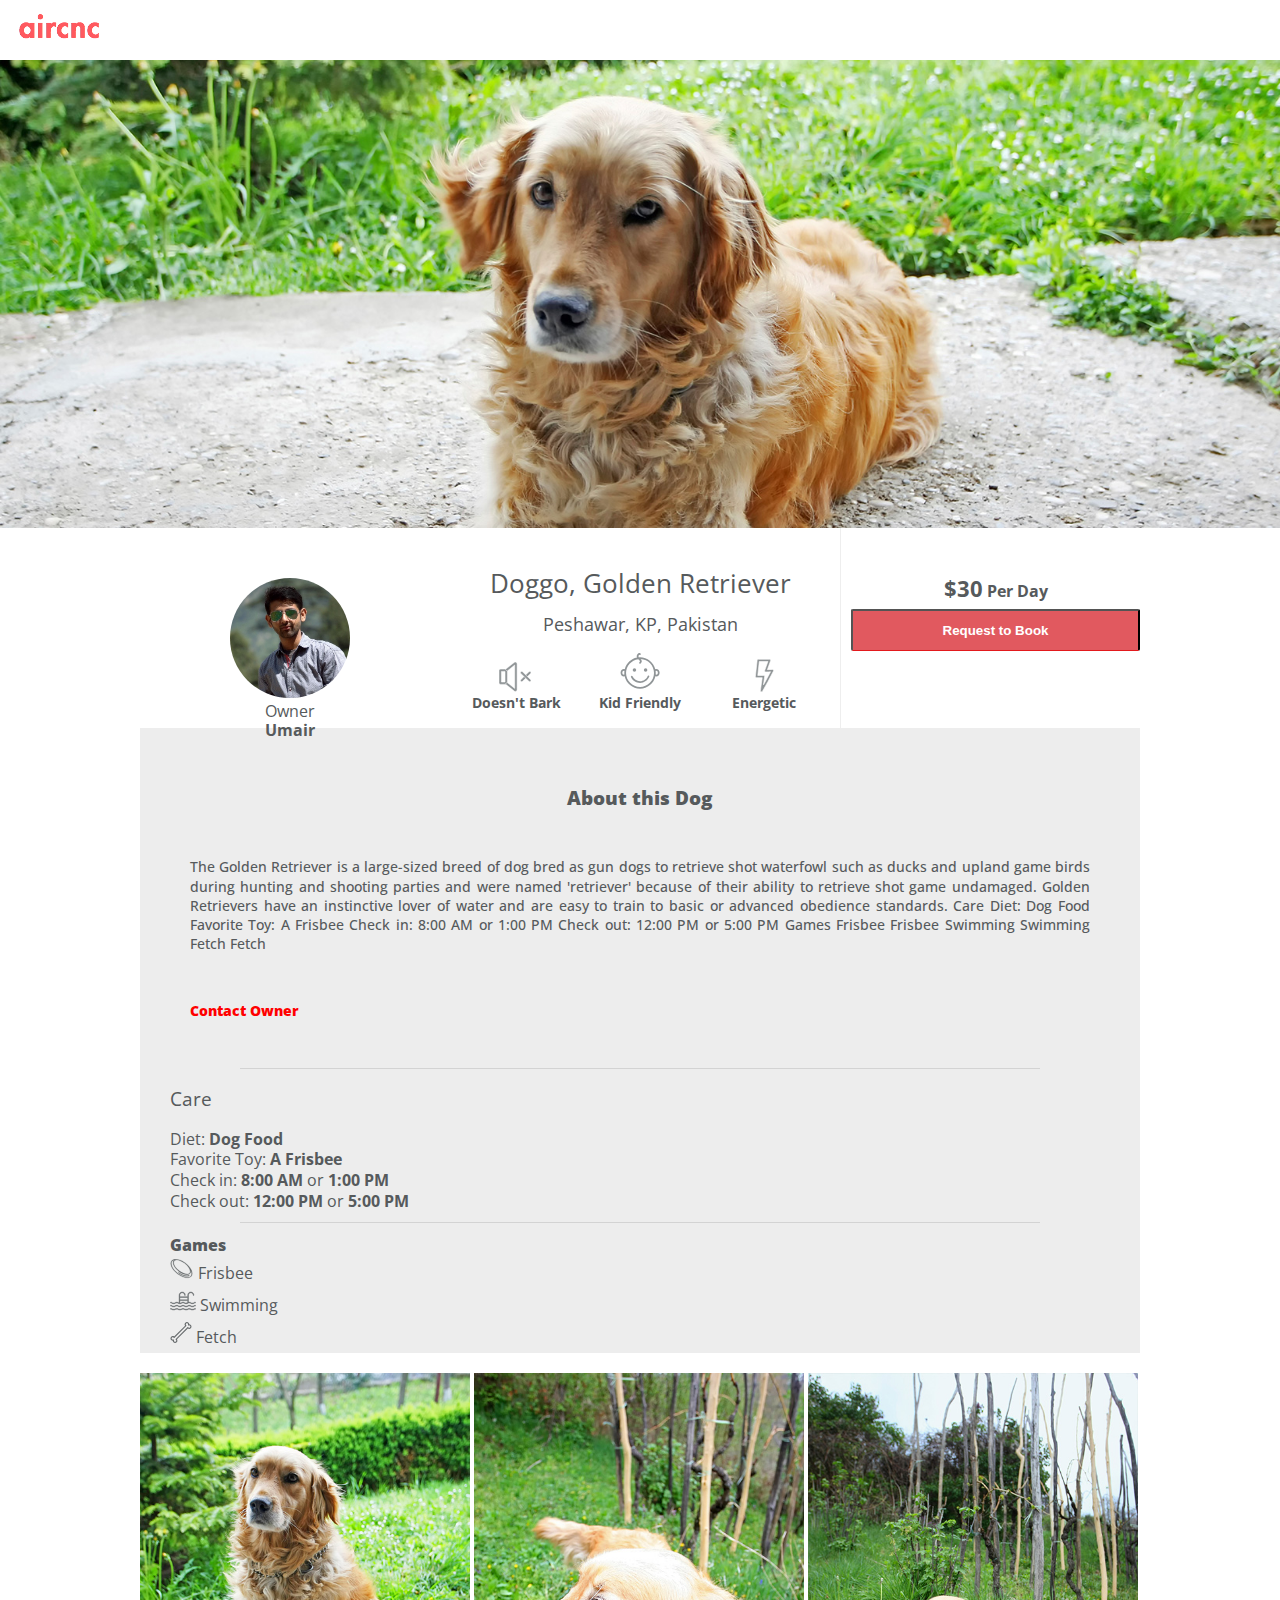
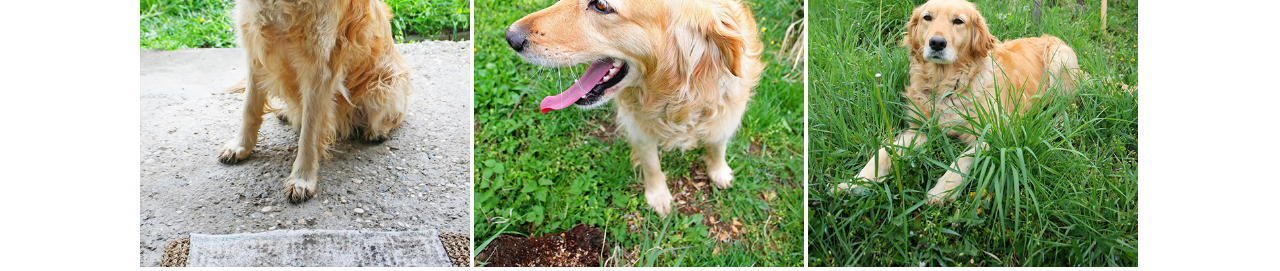
==== commit 75f6f2c7: "developed dashboard for mobile screen" ====
--- a/OneMonth/Responsiveness/Week 2/index.html
+++ b/OneMonth/Responsiveness/Week 2/index.html
@@ -10,7 +10,7 @@
     <link rel="stylesheet" href="style/reset.css">
     <link rel="stylesheet" href="style/spaces.css">
     <link rel="stylesheet" href="style/master.css">
-    <link rel="stylesheet" media="(min-width: 1000px)" href="style/large-master.css">
+    <link rel="stylesheet" media="(min-width: 1000px)" href="style/master-large.css">
 </head>
 
 <body>
@@ -20,11 +20,13 @@
     </header>
     <div class="container">
         <section class="white clearfix">
-            <section class="profile mt-5 float-left">
-                <img src="assets/images/Portrait.jpg" alt="Owner of the Dog" class="owner-image">
-                <h6 class="title mt-1 mb-1">Owner</h6>
-                <h6 class="owner-name mb-2"><strong>Umair</strong></h6>
-            </section>
+            <a href="dashboard.html">
+                <section class="profile mt-5 float-left">
+                    <img src="assets/images/Portrait.jpg" alt="Owner of the Dog" class="owner-image">
+                    <h6 class="title mt-1 mb-1">Owner</h6>
+                    <h6 class="owner-name mb-2"><strong>Umair</strong></h6>
+                </section>
+            </a>
             <section class="pet-details float-left mt-4 mb-4">
                 <h2 class="pet-name mb-1">Doggo, Golden Retriever</h2>
                 <h3 class="pet-location mt-2">Peshawar, KP, Pakistan</h3>
@@ -45,9 +47,11 @@
                 <div class="price mb-3">
                     <p><strong><big>$30</big> Per Day</strong></p>
                 </div>
-                <button class="button">
-                    Request to Book
-                </button>
+                <a href="#" target="_blank" rel="noopener noreferrer">
+                    <button class="button">
+                        Request to Book
+                    </button>
+                </a>
             </section>
         </section>
         <section class="gray">
--- a/OneMonth/Responsiveness/Week 2/style/master.css
+++ b/OneMonth/Responsiveness/Week 2/style/master.css
@@ -29,7 +29,7 @@
 .division {
     height: 1px;
     width: 80%;
-    background-color: #0001;
+    background-color: rgba(167, 167, 167, 0.363);
     margin: 0 auto;
     margin-top: 10px;
     margin-bottom: 10px;
@@ -98,15 +98,18 @@
 
 .pet-details .pet-name {
     font-size: 1.6rem;
+    line-height: 2rem;
 }
 
 .pet-details .pet-location {
     font-size: 1.1rem;
+    line-height: 2rem;
 }
 
 .pet-details {
     text-align: center;
     display: block;
+    line-height: 1rem;
 }
 
 .pet-details .quality {
--- a/OneMonth/Responsiveness/Week 2/style/master-large.css
+++ b/OneMonth/Responsiveness/Week 2/style/master-large.css
@@ -0,0 +1,46 @@
+.container {
+    width: 1000px;
+}
+
+.float-left {
+    float: left;
+}
+
+.white {
+    height: 200px;
+}
+
+.profile {
+    width: 30%;
+}
+
+.profile .owner-image {
+    width: 40%;
+}
+
+.pet-details {
+    width: 40%;
+}
+
+.booking {
+    width: 30%;
+    height: 100%;
+    margin: 0 auto;
+    padding-top: 5%;
+    border-left: 1px solid #0001;
+    padding-left: 10px;
+}
+
+.contact {
+    text-align: left;
+}
+
+.gallery {
+    display: block;
+    width: 100%;
+}
+
+.gallery .more-images {
+    display: inline-block;
+    width: 33%;
+}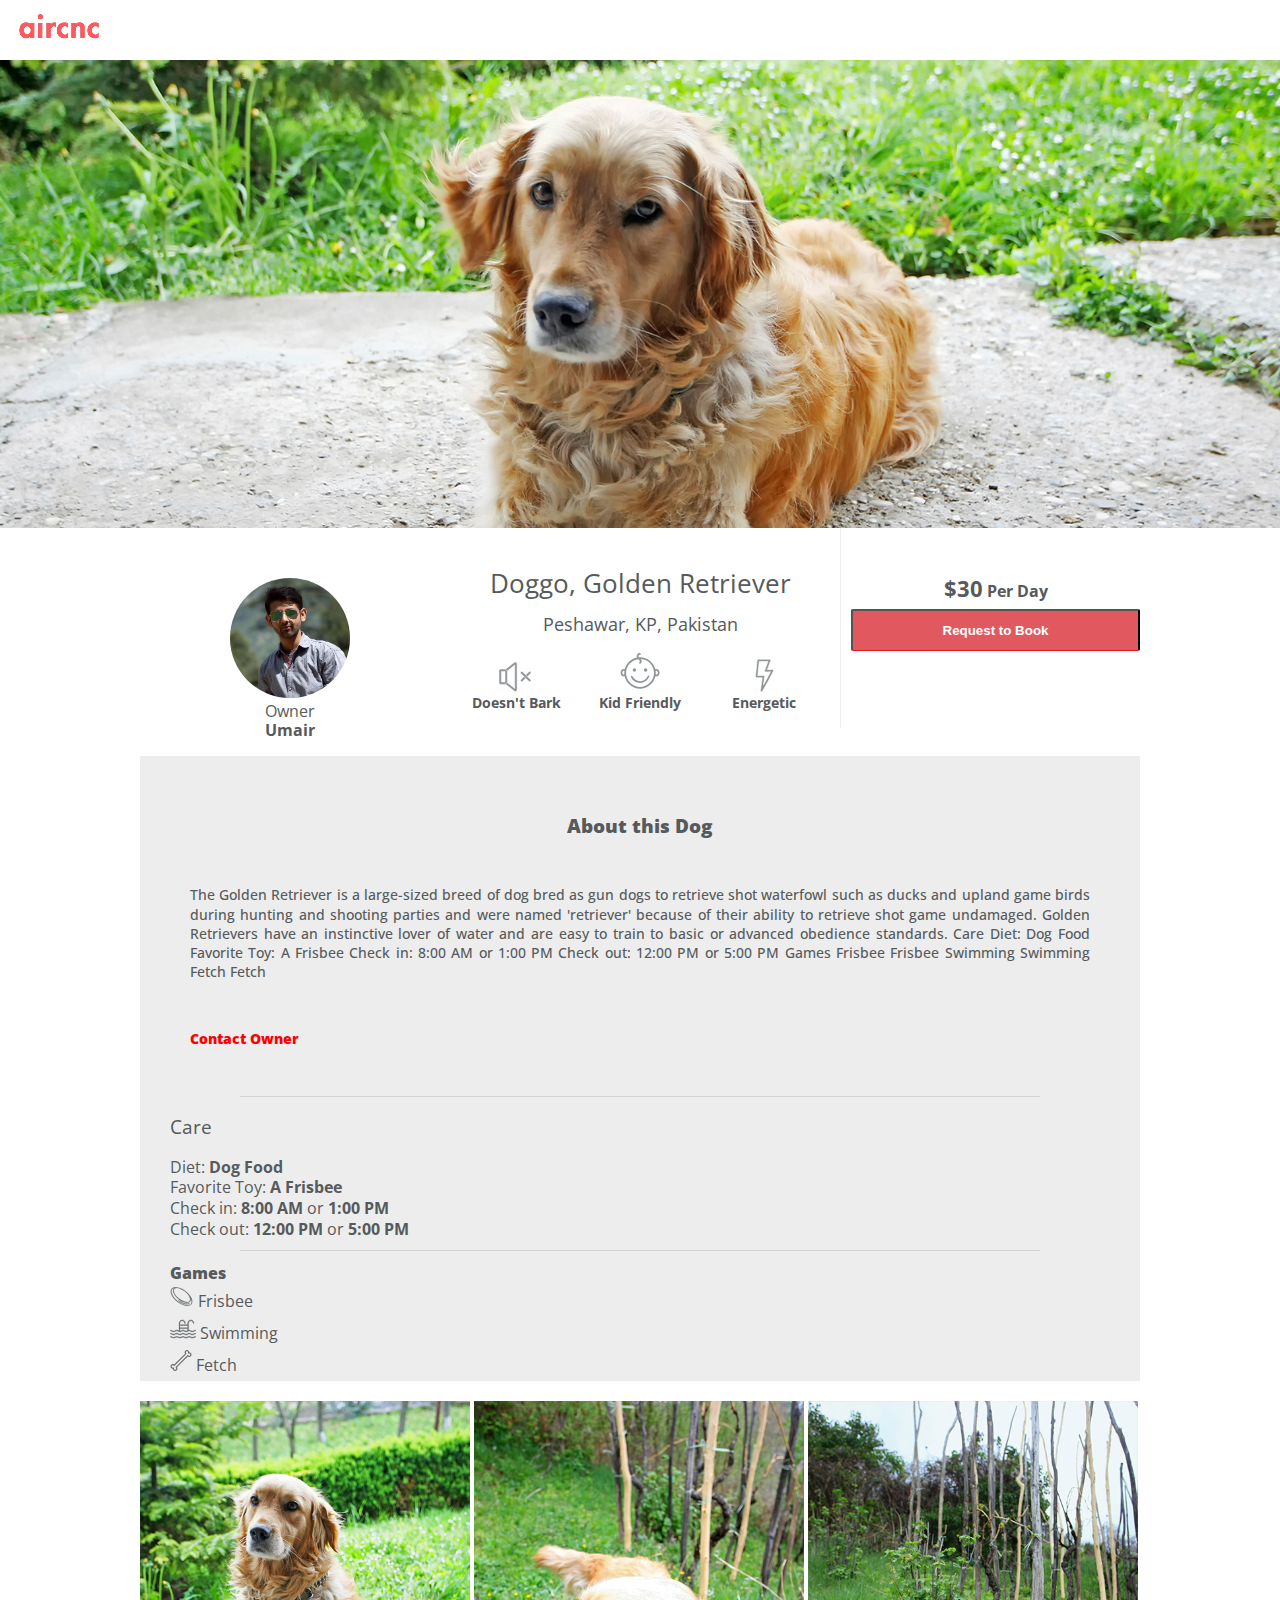
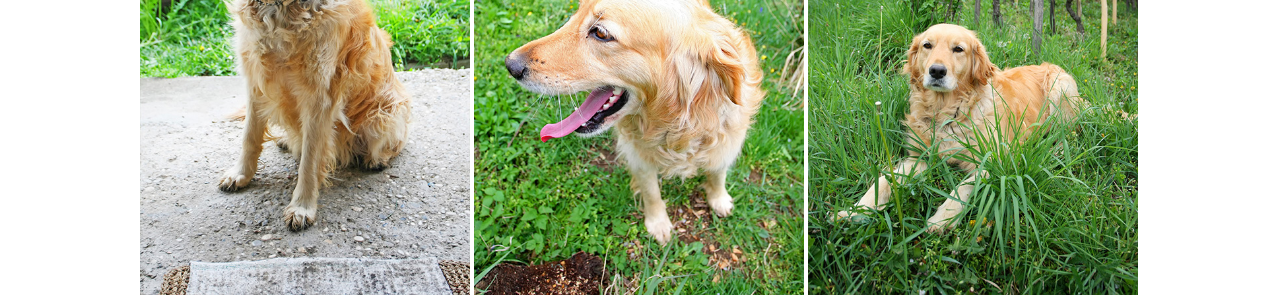
==== commit a25934ae: "fixed a small bug in desktop view" ====
--- a/OneMonth/Responsiveness/Week 2/index.html
+++ b/OneMonth/Responsiveness/Week 2/index.html
@@ -18,7 +18,7 @@
         <img src="assets/images/logo.png" alt="AirCnC Logo" class="logo">
         <img src="assets/images/dog-hero-image.png" alt="Random Dog lol" class="hero-image">
     </header>
-    <div class="container">
+    <div class="container clearfix">
         <section class="white clearfix">
             <a href="dashboard.html">
                 <section class="profile mt-5 float-left">
@@ -54,6 +54,7 @@
                 </a>
             </section>
         </section>
+        <br><br>
         <section class="gray">
             <div class="pt-1 about-pet">
                 <h3 class="mb-5 mt-5">About this Dog</h3>
--- a/OneMonth/Responsiveness/Week 2/style/master.css
+++ b/OneMonth/Responsiveness/Week 2/style/master.css
@@ -27,6 +27,7 @@
 }
 
 .division {
+    display: block;
     height: 1px;
     width: 80%;
     background-color: rgba(167, 167, 167, 0.363);
